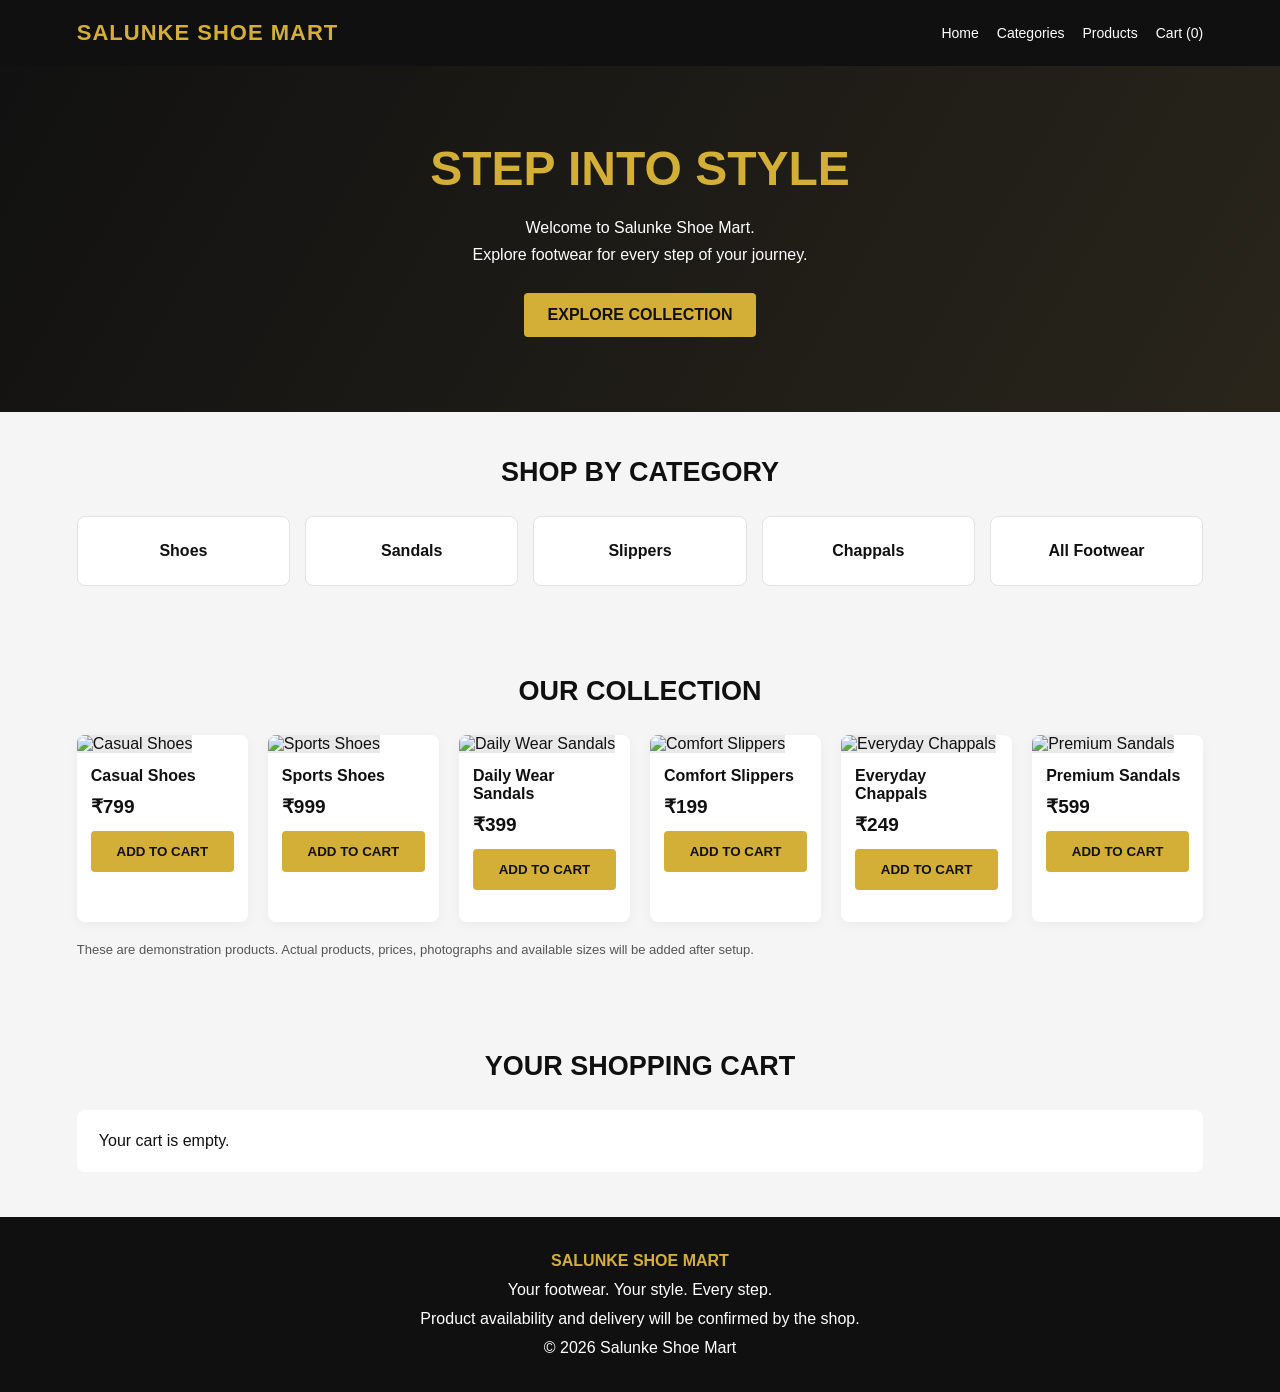
==== index.html @ 7b58f720 "Create index.html" ====
<!DOCTYPE html>
<html lang="en">
<head>
<meta charset="UTF-8">
<meta name="viewport" content="width=device-width, initial-scale=1.0">

<title>SALUNKE SHOE MART | Footwear Store</title>

<style>
:root {
    --black: #101010;
    --gold: #d4af37;
    --white: #ffffff;
    --grey: #f5f5f5;
}

* {
    box-sizing: border-box;
    margin: 0;
    padding: 0;
}

body {
    font-family: Arial, sans-serif;
    background: var(--grey);
    color: var(--black);
}

header {
    background: var(--black);
    color: var(--white);
    padding: 20px 6%;
    display: flex;
    justify-content: space-between;
    align-items: center;
    flex-wrap: wrap;
    gap: 15px;
}

.logo {
    color: var(--gold);
    font-size: 22px;
    font-weight: bold;
    letter-spacing: 1px;
}

nav {
    display: flex;
    gap: 18px;
    flex-wrap: wrap;
}

nav a {
    color: white;
    text-decoration: none;
    font-size: 14px;
}

nav a:hover {
    color: var(--gold);
}

.hero {
    background: linear-gradient(120deg, #111, #29251b);
    color: white;
    padding: 75px 7%;
    text-align: center;
}

.hero h1 {
    color: var(--gold);
    font-size: clamp(30px, 6vw, 48px);
    margin-bottom: 18px;
}

.hero p {
    line-height: 1.7;
    margin-bottom: 25px;
}

.button {
    display: inline-block;
    background: var(--gold);
    color: #111;
    padding: 13px 24px;
    border: none;
    border-radius: 4px;
    font-weight: bold;
    text-decoration: none;
    cursor: pointer;
}

.section {
    padding: 45px 6%;
}

.section h2 {
    text-align: center;
    margin-bottom: 28px;
    font-size: 27px;
}

.categories {
    display: grid;
    grid-template-columns: repeat(auto-fit, minmax(130px, 1fr));
    gap: 15px;
}

.category {
    background: white;
    padding: 25px 12px;
    text-align: center;
    border: 1px solid #e2e2e2;
    border-radius: 8px;
    cursor: pointer;
}

.category:hover {
    border-color: var(--gold);
}

.category h3 {
    font-size: 16px;
}

.products {
    display: grid;
    grid-template-columns: repeat(auto-fit, minmax(155px, 1fr));
    gap: 20px;
}

.product {
    background: white;
    border-radius: 8px;
    overflow: hidden;
    box-shadow: 0 3px 12px #0000000b;
    padding-bottom: 18px;
}

.product img {
    width: 100%;
    height: 170px;
    object-fit: cover;
    background: #e9e9e9;
}

.product-info {
    padding: 14px;
}

.product h3 {
    font-size: 16px;
    margin-bottom: 10px;
}

.price {
    font-size: 19px;
    font-weight: bold;
    margin-bottom: 13px;
}

.product button {
    width: 100%;
}

#cart {
    background: white;
    border-radius: 8px;
    padding: 22px;
}

.cart-row {
    display: flex;
    justify-content: space-between;
    align-items: center;
    gap: 12px;
    padding: 12px 0;
    border-bottom: 1px solid #eee;
}

.cart-row button {
    padding: 5px 9px;
}

.cart-total {
    font-size: 21px;
    font-weight: bold;
    margin: 20px 0;
}

.note {
    color: #555;
    font-size: 13px;
    line-height: 1.6;
}

footer {
    background: var(--black);
    color: white;
    padding: 30px 6%;
    text-align: center;
    line-height: 1.8;
}

footer strong {
    color: var(--gold);
}

@media (max-width: 480px) {
    header {
        padding: 18px 5%;
    }

    .logo {
        font-size: 19px;
    }

    nav {
        gap: 13px;
    }

    .hero {
        padding: 55px 6%;
    }

    .section {
        padding: 35px 5%;
    }
}
</style>
</head>

<body>

<header>
    <div class="logo">SALUNKE SHOE MART</div>

    <nav>
        <a href="#home">Home</a>
        <a href="#categories">Categories</a>
        <a href="#products">Products</a>
        <a href="#shopping-cart">Cart (<span id="cart-count">0</span>)</a>
    </nav>
</header>

<section class="hero" id="home">
    <h1>STEP INTO STYLE</h1>

    <p>
        Welcome to Salunke Shoe Mart.<br>
        Explore footwear for every step of your journey.
    </p>

    <a href="#products" class="button">EXPLORE COLLECTION</a>
</section>

<section class="section" id="categories">
    <h2>SHOP BY CATEGORY</h2>

    <div class="categories">
        <div class="category" onclick="filterProducts('Shoes')">
            <h3>Shoes</h3>
        </div>

        <div class="category" onclick="filterProducts('Sandals')">
            <h3>Sandals</h3>
        </div>

        <div class="category" onclick="filterProducts('Slippers')">
            <h3>Slippers</h3>
        </div>

        <div class="category" onclick="filterProducts('Chappals')">
            <h3>Chappals</h3>
        </div>

        <div class="category" onclick="filterProducts('All')">
            <h3>All Footwear</h3>
        </div>
    </div>
</section>

<section class="section" id="products">
    <h2>OUR COLLECTION</h2>

    <div class="products" id="product-list"></div>

    <p class="note" style="margin-top:18px">
        These are demonstration products. Actual products, prices,
        photographs and available sizes will be added after setup.
    </p>
</section>

<section class="section" id="shopping-cart">
    <h2>YOUR SHOPPING CART</h2>

    <div id="cart">
        <p>Your cart is empty.</p>
    </div>
</section>

<footer>
    <strong>SALUNKE SHOE MART</strong>
    <p>Your footwear. Your style. Every step.</p>
    <p>Product availability and delivery will be confirmed by the shop.</p>
    <p>&copy; <span id="year"></span> Salunke Shoe Mart</p>
</footer>

<script>
const products = [
    {
        id: 1,
        name: "Casual Shoes",
        category: "Shoes",
        price: 799,
        image: "https://placehold.co/500x400/f0f0f0/222?text=Casual+Shoes"
    },
    {
        id: 2,
        name: "Sports Shoes",
        category: "Shoes",
        price: 999,
        image: "https://placehold.co/500x400/f0f0f0/222?text=Sports+Shoes"
    },
    {
        id: 3,
        name: "Daily Wear Sandals",
        category: "Sandals",
        price: 399,
        image: "https://placehold.co/500x400/f0f0f0/222?text=Sandals"
    },
    {
        id: 4,
        name: "Comfort Slippers",
        category: "Slippers",
        price: 199,
        image: "https://placehold.co/500x400/f0f0f0/222?text=Slippers"
    },
    {
        id: 5,
        name: "Everyday Chappals",
        category: "Chappals",
        price: 249,
        image: "https://placehold.co/500x400/f0f0f0/222?text=Chappals"
    },
    {
        id: 6,
        name: "Premium Sandals",
        category: "Sandals",
        price: 599,
        image: "https://placehold.co/500x400/f0f0f0/222?text=Premium+Sandals"
    }
];

let cart = JSON.parse(localStorage.getItem("shoeMartCart") || "[]");

function renderProducts(category = "All") {
    const list = document.getElementById("product-list");

    const filtered = category === "All"
        ? products
        : products.filter(p => p.category === category);

    list.innerHTML = filtered.map(p => `
        <article class="product">
            <img src="${p.image}"
                 alt="${p.name}"
                 loading="lazy">

            <div class="product-info">
                <h3>${p.name}</h3>
                <p class="price">₹${p.price.toLocaleString("en-IN")}</p>

                <button class="button"
                    onclick="addToCart(${p.id})">
                    ADD TO CART
                </button>
            </div>
        </article>
    `).join("");
}

function filterProducts(category) {
    renderProducts(category);
    document.getElementById("products").scrollIntoView({
        behavior: "smooth"
    });
}

function addToCart(id) {
    const product = products.find(p => p.id === id);
    const item = cart.find(i => i.id === id);

    if (item) {
        item.quantity += 1;
    } else {
        cart.push({
            id: product.id,
            name: product.name,
            price: product.price,
            quantity: 1
        });
    }

    saveCart();
}

function changeQuantity(id, amount) {
    const item = cart.find(i => i.id === id);

    if (!item) return;

    item.quantity += amount;

    if (item.quantity <= 0) {
        cart = cart.filter(i => i.id !== id);
    }

    saveCart();
}

function saveCart() {
    localStorage.setItem("shoeMartCart", JSON.stringify(cart));
    renderCart();
}

function renderCart() {
    const container = document.getElementById("cart");

    document.getElementById("cart-count").textContent =
        cart.reduce((sum, item) => sum + item.quantity, 0);

    if (cart.length === 0) {
        container.innerHTML = "<p>Your cart is empty.</p>";
        return;
    }

    const total = cart.reduce(
        (sum, item) => sum + item.price * item.quantity, 0
    );

    container.innerHTML = `
        ${cart.map(item => `
            <div class="cart-row">
                <div>
                    <strong>${item.name}</strong><br>
                    ₹${item.price.toLocaleString("en-IN")} each
                </div>

                <div>
                    <button onclick="changeQuantity(${item.id}, -1)">−</button>
                    ${item.quantity}
                    <button onclick="changeQuantity(${item.id}, 1)">+</button>
                </div>
            </div>
        `).join("")}

        <div class="cart-total">
            Total: ₹${total.toLocaleString("en-IN")}
        </div>

        <p class="note">
            Checkout, customer accounts and order submission
            will be connected in the next development stages.
        </p>
    `;
}

document.getElementById("year").textContent =
    new Date().getFullYear();

renderProducts();
renderCart();
</script>

</body>
</html>
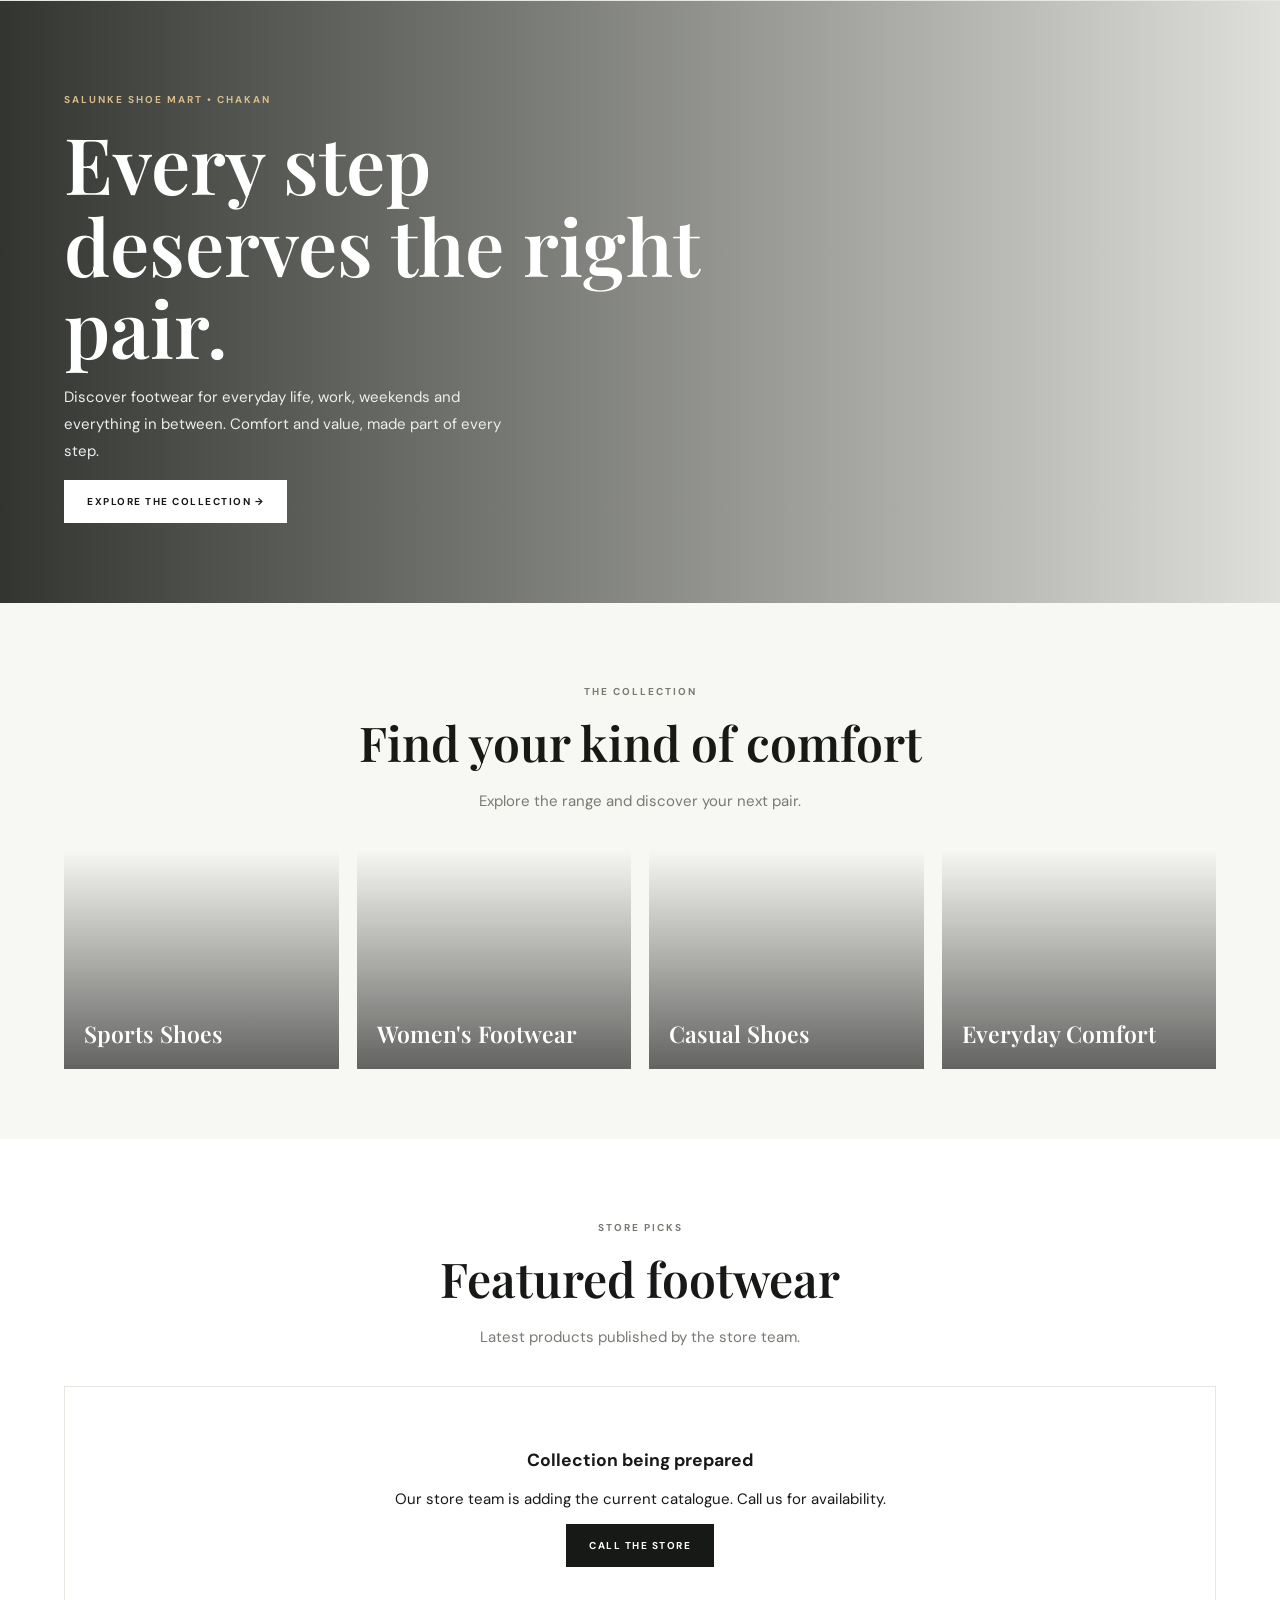
==== commit ff5952e3: "Build Salunke Shoe Mart online store" ====
--- a/index.html
+++ b/index.html
@@ -1,477 +1 @@
-<!DOCTYPE html>
-<html lang="en">
-<head>
-<meta charset="UTF-8">
-<meta name="viewport" content="width=device-width, initial-scale=1.0">
-
-<title>SALUNKE SHOE MART | Footwear Store</title>
-
-<style>
-:root {
-    --black: #101010;
-    --gold: #d4af37;
-    --white: #ffffff;
-    --grey: #f5f5f5;
-}
-
-* {
-    box-sizing: border-box;
-    margin: 0;
-    padding: 0;
-}
-
-body {
-    font-family: Arial, sans-serif;
-    background: var(--grey);
-    color: var(--black);
-}
-
-header {
-    background: var(--black);
-    color: var(--white);
-    padding: 20px 6%;
-    display: flex;
-    justify-content: space-between;
-    align-items: center;
-    flex-wrap: wrap;
-    gap: 15px;
-}
-
-.logo {
-    color: var(--gold);
-    font-size: 22px;
-    font-weight: bold;
-    letter-spacing: 1px;
-}
-
-nav {
-    display: flex;
-    gap: 18px;
-    flex-wrap: wrap;
-}
-
-nav a {
-    color: white;
-    text-decoration: none;
-    font-size: 14px;
-}
-
-nav a:hover {
-    color: var(--gold);
-}
-
-.hero {
-    background: linear-gradient(120deg, #111, #29251b);
-    color: white;
-    padding: 75px 7%;
-    text-align: center;
-}
-
-.hero h1 {
-    color: var(--gold);
-    font-size: clamp(30px, 6vw, 48px);
-    margin-bottom: 18px;
-}
-
-.hero p {
-    line-height: 1.7;
-    margin-bottom: 25px;
-}
-
-.button {
-    display: inline-block;
-    background: var(--gold);
-    color: #111;
-    padding: 13px 24px;
-    border: none;
-    border-radius: 4px;
-    font-weight: bold;
-    text-decoration: none;
-    cursor: pointer;
-}
-
-.section {
-    padding: 45px 6%;
-}
-
-.section h2 {
-    text-align: center;
-    margin-bottom: 28px;
-    font-size: 27px;
-}
-
-.categories {
-    display: grid;
-    grid-template-columns: repeat(auto-fit, minmax(130px, 1fr));
-    gap: 15px;
-}
-
-.category {
-    background: white;
-    padding: 25px 12px;
-    text-align: center;
-    border: 1px solid #e2e2e2;
-    border-radius: 8px;
-    cursor: pointer;
-}
-
-.category:hover {
-    border-color: var(--gold);
-}
-
-.category h3 {
-    font-size: 16px;
-}
-
-.products {
-    display: grid;
-    grid-template-columns: repeat(auto-fit, minmax(155px, 1fr));
-    gap: 20px;
-}
-
-.product {
-    background: white;
-    border-radius: 8px;
-    overflow: hidden;
-    box-shadow: 0 3px 12px #0000000b;
-    padding-bottom: 18px;
-}
-
-.product img {
-    width: 100%;
-    height: 170px;
-    object-fit: cover;
-    background: #e9e9e9;
-}
-
-.product-info {
-    padding: 14px;
-}
-
-.product h3 {
-    font-size: 16px;
-    margin-bottom: 10px;
-}
-
-.price {
-    font-size: 19px;
-    font-weight: bold;
-    margin-bottom: 13px;
-}
-
-.product button {
-    width: 100%;
-}
-
-#cart {
-    background: white;
-    border-radius: 8px;
-    padding: 22px;
-}
-
-.cart-row {
-    display: flex;
-    justify-content: space-between;
-    align-items: center;
-    gap: 12px;
-    padding: 12px 0;
-    border-bottom: 1px solid #eee;
-}
-
-.cart-row button {
-    padding: 5px 9px;
-}
-
-.cart-total {
-    font-size: 21px;
-    font-weight: bold;
-    margin: 20px 0;
-}
-
-.note {
-    color: #555;
-    font-size: 13px;
-    line-height: 1.6;
-}
-
-footer {
-    background: var(--black);
-    color: white;
-    padding: 30px 6%;
-    text-align: center;
-    line-height: 1.8;
-}
-
-footer strong {
-    color: var(--gold);
-}
-
-@media (max-width: 480px) {
-    header {
-        padding: 18px 5%;
-    }
-
-    .logo {
-        font-size: 19px;
-    }
-
-    nav {
-        gap: 13px;
-    }
-
-    .hero {
-        padding: 55px 6%;
-    }
-
-    .section {
-        padding: 35px 5%;
-    }
-}
-</style>
-</head>
-
-<body>
-
-<header>
-    <div class="logo">SALUNKE SHOE MART</div>
-
-    <nav>
-        <a href="#home">Home</a>
-        <a href="#categories">Categories</a>
-        <a href="#products">Products</a>
-        <a href="#shopping-cart">Cart (<span id="cart-count">0</span>)</a>
-    </nav>
-</header>
-
-<section class="hero" id="home">
-    <h1>STEP INTO STYLE</h1>
-
-    <p>
-        Welcome to Salunke Shoe Mart.<br>
-        Explore footwear for every step of your journey.
-    </p>
-
-    <a href="#products" class="button">EXPLORE COLLECTION</a>
-</section>
-
-<section class="section" id="categories">
-    <h2>SHOP BY CATEGORY</h2>
-
-    <div class="categories">
-        <div class="category" onclick="filterProducts('Shoes')">
-            <h3>Shoes</h3>
-        </div>
-
-        <div class="category" onclick="filterProducts('Sandals')">
-            <h3>Sandals</h3>
-        </div>
-
-        <div class="category" onclick="filterProducts('Slippers')">
-            <h3>Slippers</h3>
-        </div>
-
-        <div class="category" onclick="filterProducts('Chappals')">
-            <h3>Chappals</h3>
-        </div>
-
-        <div class="category" onclick="filterProducts('All')">
-            <h3>All Footwear</h3>
-        </div>
-    </div>
-</section>
-
-<section class="section" id="products">
-    <h2>OUR COLLECTION</h2>
-
-    <div class="products" id="product-list"></div>
-
-    <p class="note" style="margin-top:18px">
-        These are demonstration products. Actual products, prices,
-        photographs and available sizes will be added after setup.
-    </p>
-</section>
-
-<section class="section" id="shopping-cart">
-    <h2>YOUR SHOPPING CART</h2>
-
-    <div id="cart">
-        <p>Your cart is empty.</p>
-    </div>
-</section>
-
-<footer>
-    <strong>SALUNKE SHOE MART</strong>
-    <p>Your footwear. Your style. Every step.</p>
-    <p>Product availability and delivery will be confirmed by the shop.</p>
-    <p>&copy; <span id="year"></span> Salunke Shoe Mart</p>
-</footer>
-
-<script>
-const products = [
-    {
-        id: 1,
-        name: "Casual Shoes",
-        category: "Shoes",
-        price: 799,
-        image: "https://placehold.co/500x400/f0f0f0/222?text=Casual+Shoes"
-    },
-    {
-        id: 2,
-        name: "Sports Shoes",
-        category: "Shoes",
-        price: 999,
-        image: "https://placehold.co/500x400/f0f0f0/222?text=Sports+Shoes"
-    },
-    {
-        id: 3,
-        name: "Daily Wear Sandals",
-        category: "Sandals",
-        price: 399,
-        image: "https://placehold.co/500x400/f0f0f0/222?text=Sandals"
-    },
-    {
-        id: 4,
-        name: "Comfort Slippers",
-        category: "Slippers",
-        price: 199,
-        image: "https://placehold.co/500x400/f0f0f0/222?text=Slippers"
-    },
-    {
-        id: 5,
-        name: "Everyday Chappals",
-        category: "Chappals",
-        price: 249,
-        image: "https://placehold.co/500x400/f0f0f0/222?text=Chappals"
-    },
-    {
-        id: 6,
-        name: "Premium Sandals",
-        category: "Sandals",
-        price: 599,
-        image: "https://placehold.co/500x400/f0f0f0/222?text=Premium+Sandals"
-    }
-];
-
-let cart = JSON.parse(localStorage.getItem("shoeMartCart") || "[]");
-
-function renderProducts(category = "All") {
-    const list = document.getElementById("product-list");
-
-    const filtered = category === "All"
-        ? products
-        : products.filter(p => p.category === category);
-
-    list.innerHTML = filtered.map(p => `
-        <article class="product">
-            <img src="${p.image}"
-                 alt="${p.name}"
-                 loading="lazy">
-
-            <div class="product-info">
-                <h3>${p.name}</h3>
-                <p class="price">₹${p.price.toLocaleString("en-IN")}</p>
-
-                <button class="button"
-                    onclick="addToCart(${p.id})">
-                    ADD TO CART
-                </button>
-            </div>
-        </article>
-    `).join("");
-}
-
-function filterProducts(category) {
-    renderProducts(category);
-    document.getElementById("products").scrollIntoView({
-        behavior: "smooth"
-    });
-}
-
-function addToCart(id) {
-    const product = products.find(p => p.id === id);
-    const item = cart.find(i => i.id === id);
-
-    if (item) {
-        item.quantity += 1;
-    } else {
-        cart.push({
-            id: product.id,
-            name: product.name,
-            price: product.price,
-            quantity: 1
-        });
-    }
-
-    saveCart();
-}
-
-function changeQuantity(id, amount) {
-    const item = cart.find(i => i.id === id);
-
-    if (!item) return;
-
-    item.quantity += amount;
-
-    if (item.quantity <= 0) {
-        cart = cart.filter(i => i.id !== id);
-    }
-
-    saveCart();
-}
-
-function saveCart() {
-    localStorage.setItem("shoeMartCart", JSON.stringify(cart));
-    renderCart();
-}
-
-function renderCart() {
-    const container = document.getElementById("cart");
-
-    document.getElementById("cart-count").textContent =
-        cart.reduce((sum, item) => sum + item.quantity, 0);
-
-    if (cart.length === 0) {
-        container.innerHTML = "<p>Your cart is empty.</p>";
-        return;
-    }
-
-    const total = cart.reduce(
-        (sum, item) => sum + item.price * item.quantity, 0
-    );
-
-    container.innerHTML = `
-        ${cart.map(item => `
-            <div class="cart-row">
-                <div>
-                    <strong>${item.name}</strong><br>
-                    ₹${item.price.toLocaleString("en-IN")} each
-                </div>
-
-                <div>
-                    <button onclick="changeQuantity(${item.id}, -1)">−</button>
-                    ${item.quantity}
-                    <button onclick="changeQuantity(${item.id}, 1)">+</button>
-                </div>
-            </div>
-        `).join("")}
-
-        <div class="cart-total">
-            Total: ₹${total.toLocaleString("en-IN")}
-        </div>
-
-        <p class="note">
-            Checkout, customer accounts and order submission
-            will be connected in the next development stages.
-        </p>
-    `;
-}
-
-document.getElementById("year").textContent =
-    new Date().getFullYear();
-
-renderProducts();
-renderCart();
-</script>
-
-</body>
-</html>
+<!doctype html><html lang="en"><head><meta charset="utf-8"><meta name="viewport" content="width=device-width,initial-scale=1"><meta name="description" content="Shop footwear at Salunke Shoe Mart, Chakan."><title>Salunke Shoe Mart | Find Your Next Step</title><link rel="stylesheet" href="css/style.css"></head><body><header id="site-header"></header><main><section class="hero"><div class="hero-inner"><p class="eyebrow">SALUNKE SHOE MART • CHAKAN</p><h1>Every step deserves the right pair.</h1><p>Discover footwear for everyday life, work, weekends and everything in between. Comfort and value, made part of every step.</p><a class="btn btn-light" href="shop.html">EXPLORE THE COLLECTION →</a></div></section><section class="section"><div class="container"><div class="section-head"><p class="eyebrow">THE COLLECTION</p><h2>Find your kind of comfort</h2><p>Explore the range and discover your next pair.</p></div><div class="category-grid"><a class="category-tile" style="--tile:url('https://images.unsplash.com/photo-1542291026-7eec264c27ff?auto=format&fit=crop&w=700&q=80')" href="shop.html"><span>Sports Shoes</span></a><a class="category-tile" style="--tile:url('https://images.unsplash.com/photo-1543163521-1bf539c55dd2?auto=format&fit=crop&w=700&q=80')" href="shop.html"><span>Women's Footwear</span></a><a class="category-tile" style="--tile:url('https://images.unsplash.com/photo-1600185365483-26d7a4cc7519?auto=format&fit=crop&w=700&q=80')" href="shop.html"><span>Casual Shoes</span></a><a class="category-tile" style="--tile:url('https://images.unsplash.com/photo-1603487742131-4160ec999306?auto=format&fit=crop&w=700&q=80')" href="shop.html"><span>Everyday Comfort</span></a></div></div></section><section class="section" style="background:white"><div class="container"><div class="section-head"><p class="eyebrow">STORE PICKS</p><h2>Featured footwear</h2><p>Latest products published by the store team.</p></div><div class="product-grid" id="featured"><div class="empty-state"><h3>Collection being prepared</h3><p>Our store team is adding the current catalogue. Call us for availability.</p><a class="btn btn-dark" href="tel:8308506755">CALL THE STORE</a></div></div></div></section></main><footer id="site-footer"></footer><script type="module" src="js/store.js"></script><script type="module">import{products,card}from"./js/store.js";const e=document.querySelector("#featured");try{const p=await products({featured:true});e.innerHTML=p.length?p.map(card).join(""):'<div class="empty-state"><h3>Collection being prepared</h3><p>Our store team is adding the current catalogue. Call us for availability.</p><a class="btn btn-dark" href="tel:8308506755">CALL THE STORE</a></div>'}catch(x){e.innerHTML='<div class="empty-state">Catalogue temporarily unavailable.</div>'}</script></body></html>
--- a/css/style.css
+++ b/css/style.css
@@ -0,0 +1,7 @@
+@import url('https://fonts.googleapis.com/css2?family=DM+Sans:wght@400;500;600;700&family=Playfair+Display:wght@500;600;700&display=swap');
+:root{--ink:#171916;--muted:#777b73;--paper:#f7f7f3;--line:#e6e7e0;--olive:#69734e;--gold:#c3a46b;--serif:'Playfair Display',Georgia,serif;--sans:'DM Sans',Arial,sans-serif}
+*{box-sizing:border-box}body{margin:0;background:var(--paper);color:var(--ink);font:15px var(--sans)}a{color:inherit;text-decoration:none}button,input,select,textarea{font:inherit}button{cursor:pointer}
+#site-header{border-bottom:1px solid var(--line)}.topbar{background:#20231e;color:#eee;text-align:center;padding:9px;font-size:10px;letter-spacing:1.4px}.topbar a{color:#d8bd8b;margin-left:10px}.nav-wrap{max-width:1300px;margin:auto;padding:18px 5%;display:flex;align-items:center;justify-content:space-between;gap:20px}.brand{display:flex;align-items:center;gap:10px;font-size:13px;letter-spacing:2px;font-weight:700}.brand small{display:block;color:var(--muted);font-size:8px;letter-spacing:2px;margin-top:5px}.brand-mark{width:38px;height:38px;border:1px solid var(--gold);display:grid;place-items:center;color:var(--gold);font:24px var(--serif)}nav,.nav-actions{display:flex;gap:22px;align-items:center}nav a,.nav-actions a{font-size:10px;letter-spacing:1.3px;font-weight:700}.nav-actions span{background:var(--olive);color:white;border-radius:50%;padding:3px 6px}.menu-toggle{display:none;background:none;border:0;font-size:22px}
+.container{width:min(1180px,90%);margin:auto}.hero{min-height:540px;display:flex;align-items:center;color:white;background:linear-gradient(90deg,rgba(10,13,9,.83),rgba(10,13,9,.1)),url('https://images.unsplash.com/photo-1542291026-7eec264c27ff?auto=format&fit=crop&w=1800&q=85') center/cover}.hero-inner{width:min(1180px,90%);margin:auto;padding:80px 0}.eyebrow{font-size:10px;letter-spacing:2px;color:var(--olive);font-weight:700}.hero .eyebrow{color:#d8bd8b}.hero h1{font:600 clamp(42px,7vw,78px)/1.05 var(--serif);max-width:650px;margin:14px 0}.hero p{max-width:450px;line-height:1.8;color:#eee}.btn{display:inline-flex;align-items:center;justify-content:center;padding:14px 22px;border:1px solid var(--ink);font-size:10px;letter-spacing:1.5px;font-weight:700;background:transparent}.btn-dark{background:var(--ink);color:white}.btn-light{background:white;color:var(--ink);border-color:white}.section{padding:70px 0}.section-head{text-align:center;max-width:650px;margin:0 auto 35px}.section-head h2,.page-hero h1{font:600 clamp(30px,4vw,48px) var(--serif);margin:10px 0}.section-head p,.page-hero p{color:var(--muted);line-height:1.7}.category-grid,.product-grid{display:grid;grid-template-columns:repeat(4,1fr);gap:18px}.category-tile{height:220px;display:flex;align-items:end;padding:20px;color:white;background:linear-gradient(0deg,#0009,transparent),var(--tile) center/cover}.category-tile span{font:600 23px var(--serif)}.product-card{background:white;border:1px solid var(--line)}.product-photo{display:block;aspect-ratio:1/1.05;background:#eee}.product-photo img{width:100%;height:100%;object-fit:cover}.photo-empty{height:100%;display:grid;place-items:center;color:#b5ad9b;font:42px var(--serif);background:linear-gradient(135deg,#e9e9e2,#f7f7f3)}.product-info{padding:15px}.product-info h3{font:600 18px var(--serif);margin:7px 0}.product-info .eyebrow{font-size:9px}.price{font-weight:700}.muted,.stock-note{color:var(--muted);font-size:12px}.page-hero{background:#e9e9e1;padding:55px 0}.shop-tools{display:flex;gap:12px;margin-bottom:24px;flex-wrap:wrap}.shop-tools input,.shop-tools select,.field input,.field select,.field textarea{padding:13px;border:1px solid var(--line);background:white;width:100%}.shop-tools input{max-width:350px}.filters{display:flex;gap:8px;flex-wrap:wrap;margin-bottom:20px}.chip{background:white;border:1px solid var(--line);padding:9px 13px;font-size:10px}.chip.active{background:var(--ink);color:white}.empty-state{grid-column:1/-1;text-align:center;background:white;padding:45px 20px;border:1px solid var(--line)}.detail-grid,.two-col,.auth-grid,.contact-grid{display:grid;grid-template-columns:1fr 1fr;gap:35px}.detail-grid{padding:50px 0}.detail-image{aspect-ratio:1;background:#eee}.detail-image img{width:100%;height:100%;object-fit:cover}.detail-copy h1{font:600 40px var(--serif)}.field{display:grid;gap:7px;margin:15px 0}.field label{font-size:10px;font-weight:700;letter-spacing:1px}.panel{background:white;border:1px solid var(--line);padding:25px}.cart-layout{display:grid;grid-template-columns:1.4fr .8fr;gap:25px}.cart-row{display:grid;grid-template-columns:80px 1fr auto;gap:15px;padding:15px 0;border-bottom:1px solid var(--line)}.cart-row img{width:80px;height:80px;object-fit:cover;background:#eee}.summary-row{display:flex;justify-content:space-between;margin:14px 0}.summary-row.total{border-top:1px solid var(--line);padding-top:15px;font-weight:700}.table-wrap{overflow:auto}table{width:100%;border-collapse:collapse;background:white}td,th{text-align:left;padding:12px;border-bottom:1px solid var(--line);font-size:12px}th{background:#eee;font-size:10px}.notice{padding:14px;background:#eef0e7;color:#596044;margin-bottom:15px;font-size:12px}.notice.error{background:#f8e9e7;color:#963e35}.footer{background:#20231e;color:white;padding:50px 5% 20px}.footer-grid{max-width:1180px;margin:auto;display:grid;grid-template-columns:repeat(4,1fr);gap:25px}.footer-grid h4{font-size:10px;letter-spacing:1.5px;color:#d8bd8b}.footer-grid p,.footer-grid a{display:block;color:#bbb;font-size:12px;line-height:1.9}.footer-bottom{max-width:1180px;margin:30px auto 0;padding-top:15px;border-top:1px solid #444;color:#aaa;font-size:10px}.toast{position:fixed;bottom:20px;left:50%;transform:translateX(-50%);background:#20231e;color:white;padding:13px 20px;z-index:20}.hidden{display:none!important}
+@media(max-width:850px){.product-grid{grid-template-columns:repeat(3,1fr)}.category-grid{grid-template-columns:repeat(2,1fr)}.footer-grid{grid-template-columns:repeat(2,1fr)}}
+@media(max-width:620px){.nav-wrap{flex-wrap:wrap}.menu-toggle{display:block}.main-nav{display:none;order:3;width:100%;flex-direction:column;align-items:flex-start}.main-nav.open{display:flex}.nav-actions{gap:12px}.hero{min-height:460px}.section{padding:50px 0}.product-grid{grid-template-columns:repeat(2,1fr);gap:10px}.category-tile{height:160px}.detail-grid,.two-col,.auth-grid,.contact-grid,.cart-layout{grid-template-columns:1fr}.footer-grid{grid-template-columns:1fr 1fr}.page-hero{padding:40px 0}}
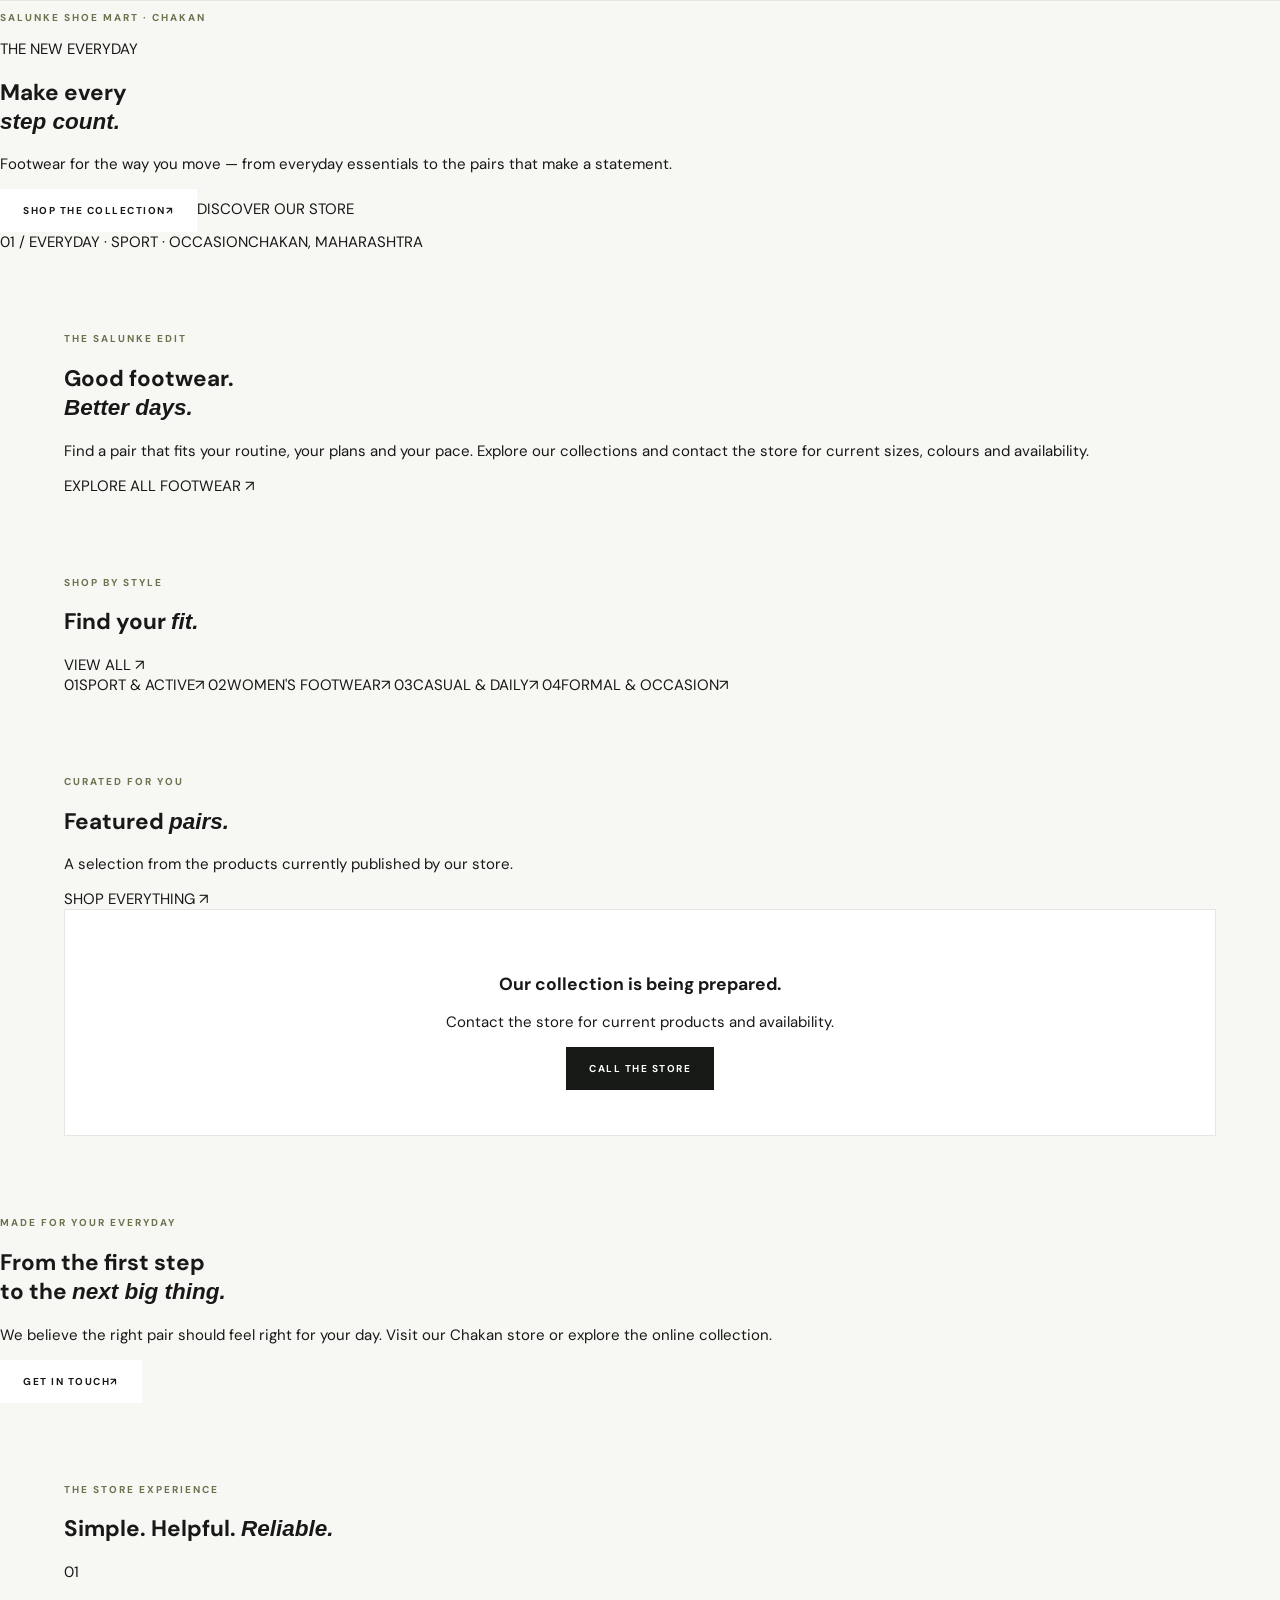
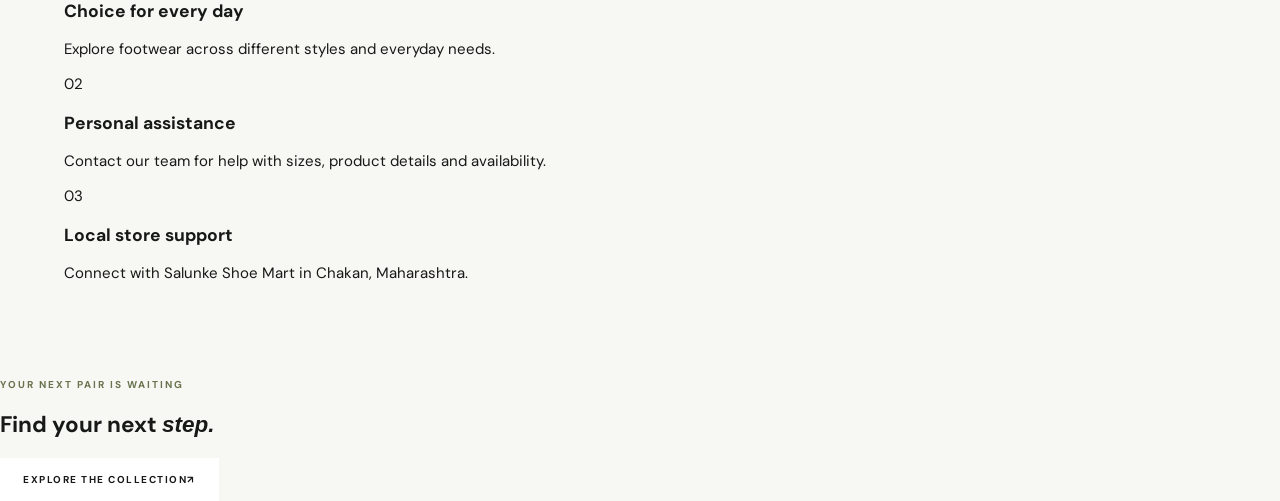
==== commit 44e8f875: "Redesign homepage as premium footwear storefront" ====
--- a/index.html
+++ b/index.html
@@ -1 +1,77 @@
-<!doctype html><html lang="en"><head><meta charset="utf-8"><meta name="viewport" content="width=device-width,initial-scale=1"><meta name="description" content="Shop footwear at Salunke Shoe Mart, Chakan."><title>Salunke Shoe Mart | Find Your Next Step</title><link rel="stylesheet" href="css/style.css"></head><body><header id="site-header"></header><main><section class="hero"><div class="hero-inner"><p class="eyebrow">SALUNKE SHOE MART • CHAKAN</p><h1>Every step deserves the right pair.</h1><p>Discover footwear for everyday life, work, weekends and everything in between. Comfort and value, made part of every step.</p><a class="btn btn-light" href="shop.html">EXPLORE THE COLLECTION →</a></div></section><section class="section"><div class="container"><div class="section-head"><p class="eyebrow">THE COLLECTION</p><h2>Find your kind of comfort</h2><p>Explore the range and discover your next pair.</p></div><div class="category-grid"><a class="category-tile" style="--tile:url('https://images.unsplash.com/photo-1542291026-7eec264c27ff?auto=format&fit=crop&w=700&q=80')" href="shop.html"><span>Sports Shoes</span></a><a class="category-tile" style="--tile:url('https://images.unsplash.com/photo-1543163521-1bf539c55dd2?auto=format&fit=crop&w=700&q=80')" href="shop.html"><span>Women's Footwear</span></a><a class="category-tile" style="--tile:url('https://images.unsplash.com/photo-1600185365483-26d7a4cc7519?auto=format&fit=crop&w=700&q=80')" href="shop.html"><span>Casual Shoes</span></a><a class="category-tile" style="--tile:url('https://images.unsplash.com/photo-1603487742131-4160ec999306?auto=format&fit=crop&w=700&q=80')" href="shop.html"><span>Everyday Comfort</span></a></div></div></section><section class="section" style="background:white"><div class="container"><div class="section-head"><p class="eyebrow">STORE PICKS</p><h2>Featured footwear</h2><p>Latest products published by the store team.</p></div><div class="product-grid" id="featured"><div class="empty-state"><h3>Collection being prepared</h3><p>Our store team is adding the current catalogue. Call us for availability.</p><a class="btn btn-dark" href="tel:8308506755">CALL THE STORE</a></div></div></div></section></main><footer id="site-footer"></footer><script type="module" src="js/store.js"></script><script type="module">import{products,card}from"./js/store.js";const e=document.querySelector("#featured");try{const p=await products({featured:true});e.innerHTML=p.length?p.map(card).join(""):'<div class="empty-state"><h3>Collection being prepared</h3><p>Our store team is adding the current catalogue. Call us for availability.</p><a class="btn btn-dark" href="tel:8308506755">CALL THE STORE</a></div>'}catch(x){e.innerHTML='<div class="empty-state">Catalogue temporarily unavailable.</div>'}</script></body></html>+<!doctype html>
+<html lang="en">
+<head>
+<meta charset="utf-8"><meta name="viewport" content="width=device-width,initial-scale=1">
+<meta name="description" content="Discover everyday, sports and occasion footwear at Salunke Shoe Mart, Chakan, Maharashtra.">
+<meta name="theme-color" content="#171916">
+<title>Salunke Shoe Mart | Footwear for Every Move</title>
+<link rel="preconnect" href="https://images.unsplash.com"><link rel="stylesheet" href="css/style.css">
+</head>
+<body>
+<header id="site-header"></header>
+<main>
+<section class="lux-hero">
+  <div class="lux-hero-shade"></div>
+  <div class="lux-hero-content">
+    <p class="eyebrow">SALUNKE SHOE MART · CHAKAN</p>
+    <p class="lux-kicker">THE NEW EVERYDAY</p>
+    <h1>Make every<br><em>step count.</em></h1>
+    <p class="lux-lede">Footwear for the way you move — from everyday essentials to the pairs that make a statement.</p>
+    <div class="lux-actions"><a class="btn btn-light" href="shop.html">SHOP THE COLLECTION <span>↗</span></a><a class="lux-text-link" href="about.html">DISCOVER OUR STORE</a></div>
+  </div>
+  <div class="lux-hero-foot"><span>01 / EVERYDAY · SPORT · OCCASION</span><span>CHAKAN, MAHARASHTRA</span></div>
+</section>
+
+<section class="lux-intro section">
+ <div class="container lux-intro-grid">
+  <div><p class="eyebrow">THE SALUNKE EDIT</p><h2>Good footwear.<br><em>Better days.</em></h2></div>
+  <div><p>Find a pair that fits your routine, your plans and your pace. Explore our collections and contact the store for current sizes, colours and availability.</p><a class="lux-arrow-link" href="shop.html">EXPLORE ALL FOOTWEAR <span>↗</span></a></div>
+ </div>
+</section>
+
+<section class="lux-category-section">
+ <div class="container">
+  <div class="lux-section-heading"><div><p class="eyebrow">SHOP BY STYLE</p><h2>Find your <em>fit.</em></h2></div><a class="lux-arrow-link" href="shop.html">VIEW ALL <span>↗</span></a></div>
+  <div class="lux-category-grid">
+   <a class="lux-category lux-cat-one" href="shop.html"><span class="lux-cat-no">01</span><span class="lux-cat-label">SPORT & ACTIVE</span><span class="lux-cat-arrow">↗</span></a>
+   <a class="lux-category lux-cat-two" href="shop.html"><span class="lux-cat-no">02</span><span class="lux-cat-label">WOMEN'S FOOTWEAR</span><span class="lux-cat-arrow">↗</span></a>
+   <a class="lux-category lux-cat-three" href="shop.html"><span class="lux-cat-no">03</span><span class="lux-cat-label">CASUAL & DAILY</span><span class="lux-cat-arrow">↗</span></a>
+   <a class="lux-category lux-cat-four" href="shop.html"><span class="lux-cat-no">04</span><span class="lux-cat-label">FORMAL & OCCASION</span><span class="lux-cat-arrow">↗</span></a>
+  </div>
+ </div>
+</section>
+
+<section class="section lux-products">
+ <div class="container">
+  <div class="lux-section-heading"><div><p class="eyebrow">CURATED FOR YOU</p><h2>Featured <em>pairs.</em></h2><p class="lux-subtitle">A selection from the products currently published by our store.</p></div><a class="lux-arrow-link" href="shop.html">SHOP EVERYTHING <span>↗</span></a></div>
+  <div class="product-grid" id="featured"><div class="empty-state"><h3>Our collection is being prepared.</h3><p>Contact the store for current products and availability.</p><a class="btn btn-dark" href="tel:8308506755">CALL THE STORE</a></div></div>
+ </div>
+</section>
+
+<section class="lux-manifesto">
+ <div class="lux-manifesto-image" role="img" aria-label="Athletic footwear editorial"></div>
+ <div class="lux-manifesto-copy"><p class="eyebrow">MADE FOR YOUR EVERYDAY</p><h2>From the first step<br>to the <em>next big thing.</em></h2><p>We believe the right pair should feel right for your day. Visit our Chakan store or explore the online collection.</p><a class="btn btn-light" href="contact.html">GET IN TOUCH <span>↗</span></a></div>
+</section>
+
+<section class="lux-values section">
+ <div class="container">
+  <div class="lux-section-heading"><div><p class="eyebrow">THE STORE EXPERIENCE</p><h2>Simple. Helpful. <em>Reliable.</em></h2></div></div>
+  <div class="lux-value-grid">
+   <article><span>01</span><h3>Choice for every day</h3><p>Explore footwear across different styles and everyday needs.</p></article>
+   <article><span>02</span><h3>Personal assistance</h3><p>Contact our team for help with sizes, product details and availability.</p></article>
+   <article><span>03</span><h3>Local store support</h3><p>Connect with Salunke Shoe Mart in Chakan, Maharashtra.</p></article>
+  </div>
+ </div>
+</section>
+
+<section class="lux-final-cta"><p class="eyebrow">YOUR NEXT PAIR IS WAITING</p><h2>Find your next <em>step.</em></h2><a class="btn btn-light" href="shop.html">EXPLORE THE COLLECTION <span>↗</span></a></section>
+</main>
+<footer id="site-footer"></footer>
+<script type="module" src="js/store.js"></script>
+<script type="module">
+import{products,card}from"./js/store.js";
+const e=document.querySelector("#featured");
+try{const p=await products({featured:true});e.innerHTML=p.length?p.slice(0,4).map(card).join(""):'<div class="empty-state"><h3>Our collection is being prepared.</h3><p>Contact the store for current products and availability.</p><a class="btn btn-dark" href="tel:8308506755">CALL THE STORE</a></div>'}
+catch(x){e.innerHTML='<div class="empty-state">The catalogue is temporarily unavailable. Please try again shortly.</div>'}
+</script>
+</body></html>
